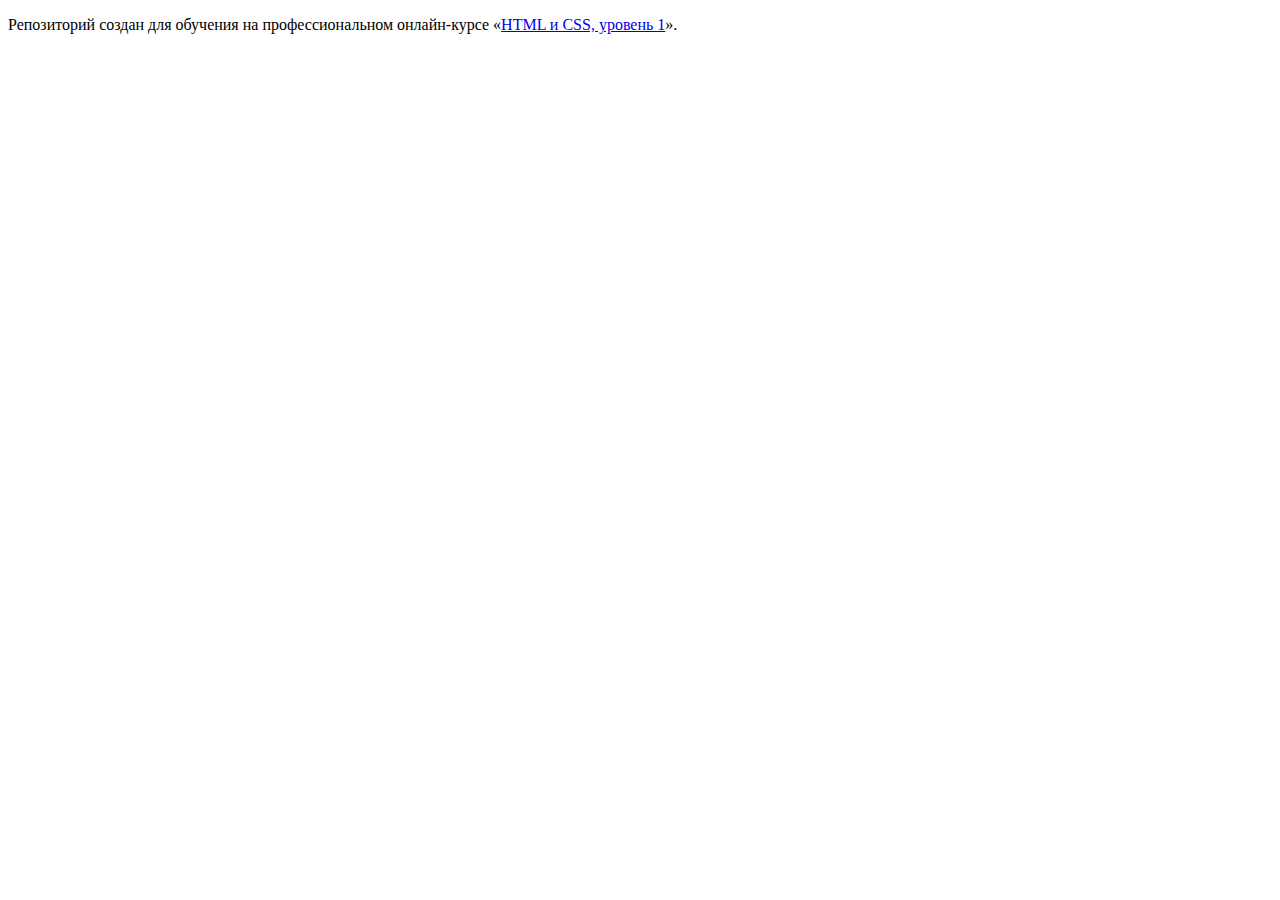
==== index.html @ 6af4001c ":hatching_chick:" ====
<!DOCTYPE html>
<html lang="ru">
  <head>
    <meta charset="utf-8">
    <title>HTML Academy: Седона</title>
  </head>
  <body>

    <p>Репозиторий создан для обучения на профессиональном онлайн‑курсе «<a href="https://htmlacademy.ru/intensive/htmlcss">HTML и CSS, уровень 1</a>».</p>

  </body>
</html>
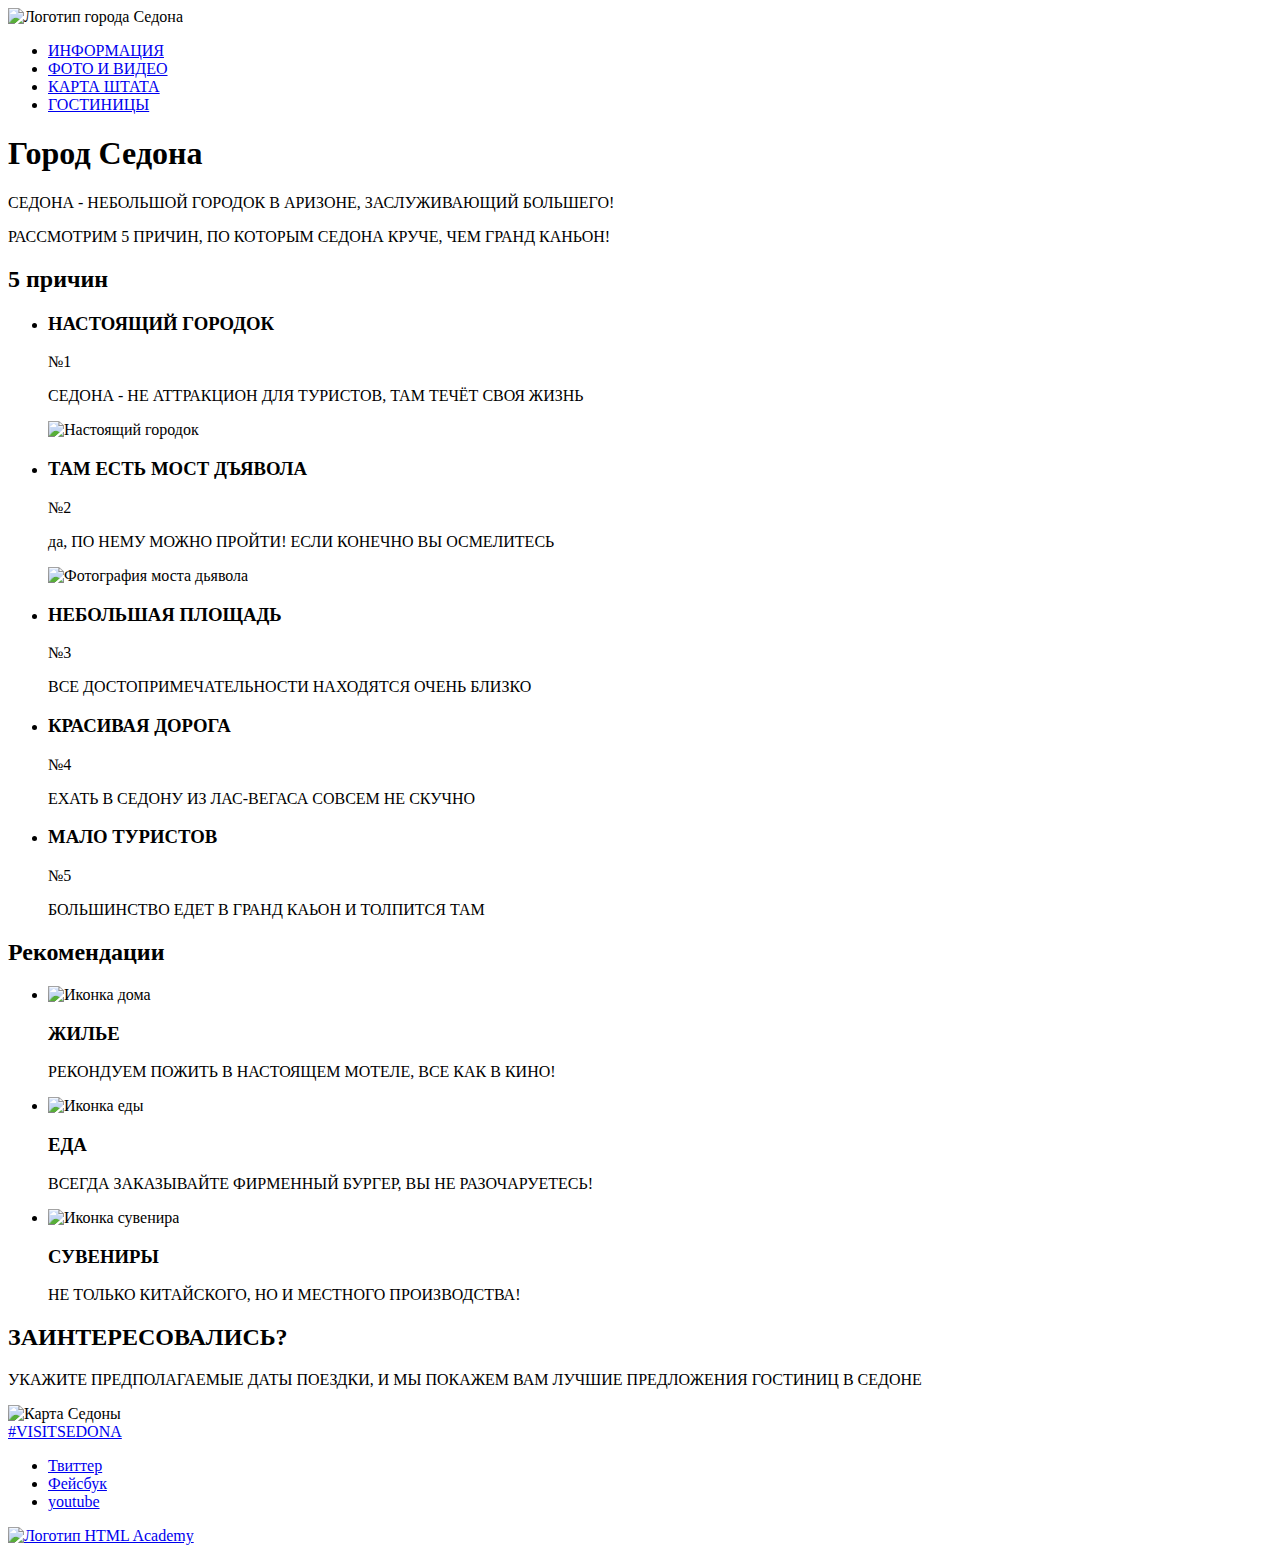
==== commit ad6cea8e: "234" ====
--- a/index.html
+++ b/index.html
@@ -5,8 +5,110 @@
     <title>HTML Academy: Седона</title>
   </head>
   <body>
-
-    <p>Репозиторий создан для обучения на профессиональном онлайн‑курсе «<a href="https://htmlacademy.ru/intensive/htmlcss">HTML и CSS, уровень 1</a>».</p>
-
+    <header class="main-header">
+    	<a class="main-header-logo">
+    		<img src="img/index-logo.svg" width="368" height="153" alt="Логотип города Седона">
+    	</a>
+      	<nav class="main-navigation">
+         	<ul class="site-navigation">
+         	 	<li><a href="info.html">ИНФОРМАЦИЯ</a></li>
+         	 	<li><a href="photoandvideo.html">ФОТО И ВИДЕО</a></li>
+        	  	<li><a href="map.html">КАРТА ШТАТА</a></li>
+          		<li><a href="hotels.html">ГОСТИНИЦЫ</a></li>                    
+        	</ul>       
+      	</nav>      
+    </header>
+    <main class="container">
+    	<h1 class="visually-hidden">Город Седона</h1>
+    	<p>СЕДОНА - НЕБОЛЬШОЙ ГОРОДОК В АРИЗОНЕ, ЗАСЛУЖИВАЮЩИЙ БОЛЬШЕГО!</p>
+    	<P>РАССМОТРИМ 5 ПРИЧИН, ПО КОТОРЫМ СЕДОНА КРУЧЕ, ЧЕМ ГРАНД КАНЬОН!</P>
+    	<section class="reasons">
+        	<h2 class="visually-hidden">5 причин</h2>
+        	<ul class="reasons-list">
+          		<li>
+          			<div>
+          				<h3>НАСТОЯЩИЙ ГОРОДОК</h3>
+          				<p>№1</p>
+          				<p>СЕДОНА - НЕ АТТРАКЦИОН ДЛЯ ТУРИСТОВ, ТАМ ТЕЧЁТ СВОЯ ЖИЗНЬ</p>
+          				<img src="img/true-city.svg" width="368" height="153" alt="Настоящий городок">
+          			</div>
+          		</li>
+          		<li>
+          			<div>
+          				<h3>ТАМ ЕСТЬ МОСТ ДЪЯВОЛА</h3>
+          				<p>№2</p>
+          				<p>да, ПО НЕМУ МОЖНО ПРОЙТИ! ЕСЛИ КОНЕЧНО ВЫ ОСМЕЛИТЕСЬ</p>
+          				<img src="img/devil-bridge.svg" width="368" height="153" alt="Фотография моста дьявола"> 				
+          			</div>
+          		</li>
+          		<li>
+          			<div>
+          				<h3>НЕБОЛЬШАЯ ПЛОЩАДЬ</h3>
+          				<p>№3</p>
+          				<p>ВСЕ ДОСТОПРИМЕЧАТЕЛЬНОСТИ НАХОДЯТСЯ ОЧЕНЬ БЛИЗКО</p>
+          			</div>
+          		</li>          		          		
+          		<li>
+          			<div>
+          				<h3>КРАСИВАЯ ДОРОГА</h3>
+          				<p>№4</p>
+          				<p>ЕХАТЬ В СЕДОНУ ИЗ ЛАС-ВЕГАСА СОВСЕМ НЕ СКУЧНО</p>
+          			</div>
+          		</li>
+          		<li>
+          			<div>
+          				<h3>МАЛО ТУРИСТОВ</h3>
+          				<p>№5</p>
+          				<p>БОЛЬШИНСТВО ЕДЕТ В ГРАНД КАЬОН И ТОЛПИТСЯ ТАМ</p>
+          			</div>
+          		</li>          		
+        	</ul>
+    	</section>
+    	<section class="recomendations">
+    		<h2 class="visually-hidden">Рекомендации</h2>        	
+        	<ul class="recomendations-list">
+        		<li>
+        			<div>
+        				<img src="img/icon-home.svg" width="368" height="153" alt="Иконка дома">
+        				<h3>ЖИЛЬЕ</h3>
+        				<p>РЕКОНДУЕМ ПОЖИТЬ В НАСТОЯЩЕМ МОТЕЛЕ, ВСЕ КАК В КИНО!</p>
+        			</div>
+        		</li>
+        		<li>
+        			<div>
+        				<img src="img/icon-food.svg" width="368" height="153" alt="Иконка еды">
+        				<h3>ЕДА</h3>
+        				<p>ВСЕГДА ЗАКАЗЫВАЙТЕ ФИРМЕННЫЙ БУРГЕР, ВЫ НЕ РАЗОЧАРУЕТЕСЬ!</p>
+        			</div>
+        		</li>
+        		<li>
+        			<div>
+        				<img src="img/icon-souvenirs.svg" width="368" height="153" alt="Иконка сувенира">
+        				<h3>СУВЕНИРЫ</h3>
+        				<p>НЕ ТОЛЬКО КИТАЙСКОГО, НО И МЕСТНОГО ПРОИЗВОДСТВА!</p>
+        			</div>
+        		</li>        		
+        	</ul>
+        </section>
+    	<section class="search">
+    		<h2>ЗАИНТЕРЕСОВАЛИСЬ?</h2>
+    		<p>УКАЖИТЕ ПРЕДПОЛАГАЕМЫЕ ДАТЫ ПОЕЗДКИ, И МЫ ПОКАЖЕМ ВАМ ЛУЧШИЕ ПРЕДЛОЖЕНИЯ ГОСТИНИЦ В СЕДОНЕ</p>
+    		<!-- Здесь будет форма -->
+    		<img src="img/map.svg" width="368" height="153" alt="Карта Седоны">
+    	</section>  
+    </main>
+    <footer class="main-footer">
+    	<a class="instagramm" href="a">#VISITSEDONA</a>
+    	<div class="footer-social">
+    		<ul>
+        		<li><a class="social-button" href="#">Твиттер</a></li>
+        		<li><a class="social-button" href="#">Фейсбук</a></li>
+        		<li><a class="social-button" href="#">youtube</a></li>
+        	</ul>        	     
+      	</div>
+		<a class="footer-copyright" href="https://htmlacademy.ru/intensive/htmlcss">
+          <img src="img/academy-logo.svg" width="368" height="153" alt="Логотип HTML Academy">
+        </a> 
+    </footer>
   </body>
 </html>
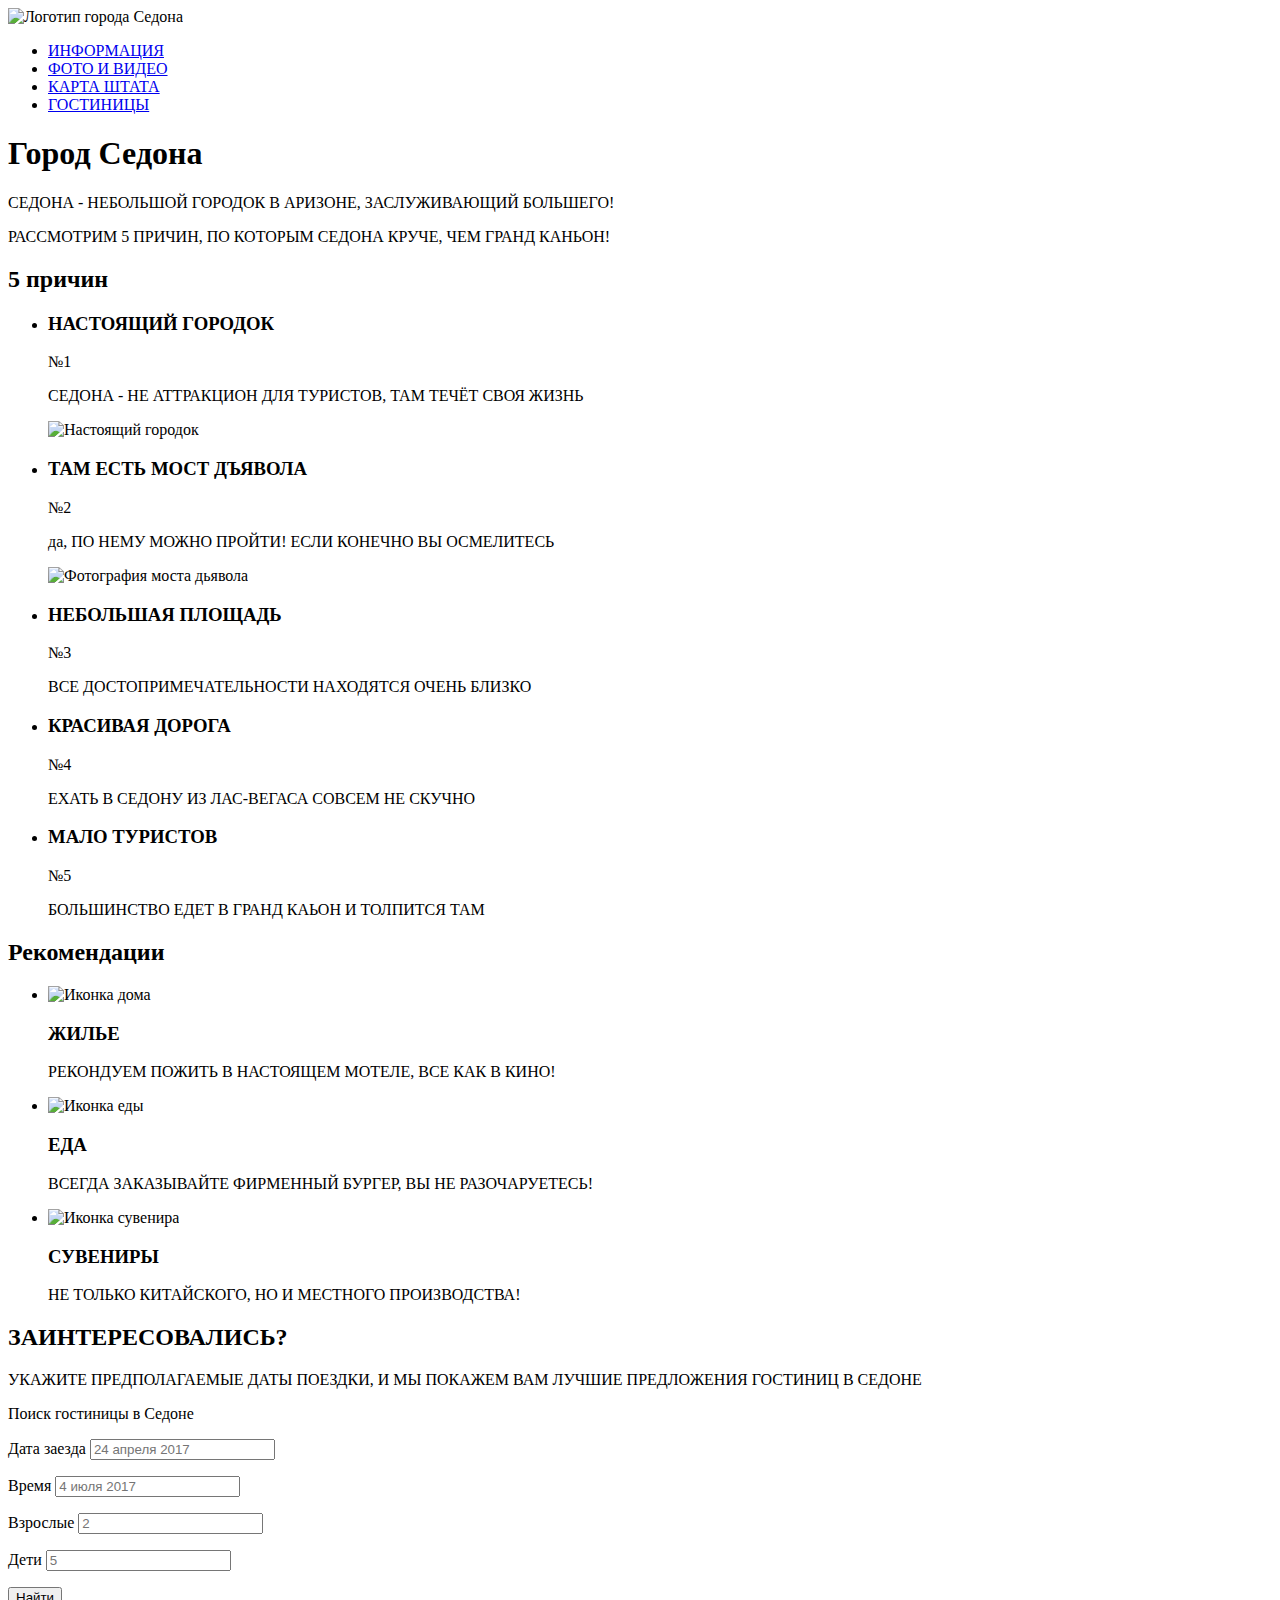
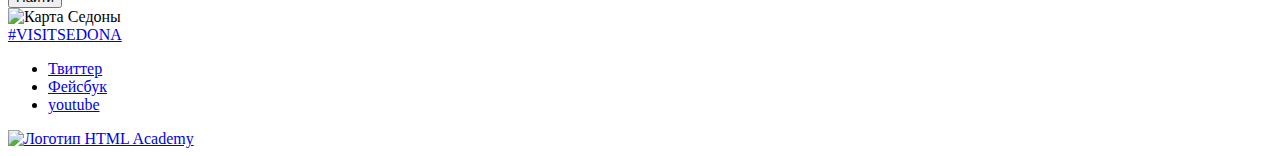
==== commit fcf43eeb: "forms" ====
--- a/index.html
+++ b/index.html
@@ -93,7 +93,26 @@
     	<section class="search">
     		<h2>ЗАИНТЕРЕСОВАЛИСЬ?</h2>
     		<p>УКАЖИТЕ ПРЕДПОЛАГАЕМЫЕ ДАТЫ ПОЕЗДКИ, И МЫ ПОКАЖЕМ ВАМ ЛУЧШИЕ ПРЕДЛОЖЕНИЯ ГОСТИНИЦ В СЕДОНЕ</p>
-    		<!-- Здесь будет форма -->
+    		<p>Поиск гостиницы в Седоне</p>
+        	<form class="search" action="https://echo.htmlacademy.ru" method="get">
+          		<p>
+            		<label for="checkIn">Дата заезда</label>
+            		<input id="checkIn" type="text" name="dateIn" value="" placeholder="24 апреля 2017">
+          		</p>
+          		<p>
+           			<label for="checkOut">Время</label>
+            		<input id="checkOut" type="text" name="dateOut" value="" placeholder="4 июля 2017">
+          		</p>
+          		<p>
+            		<label for="adult">Взрослые</label>
+            		<input id="adult" type="text" name="adultvalue" value="" placeholder="2">
+          		</p>
+          		<p>
+            		<label for="child">Дети</label>
+            		<input id="child" type="text" name="childvalue" value="" placeholder="5">
+          		</p>
+          		<button class="button" type="submit">Найти</button>          
+        	</form> 
     		<img src="img/map.svg" width="368" height="153" alt="Карта Седоны">
     	</section>  
     </main>
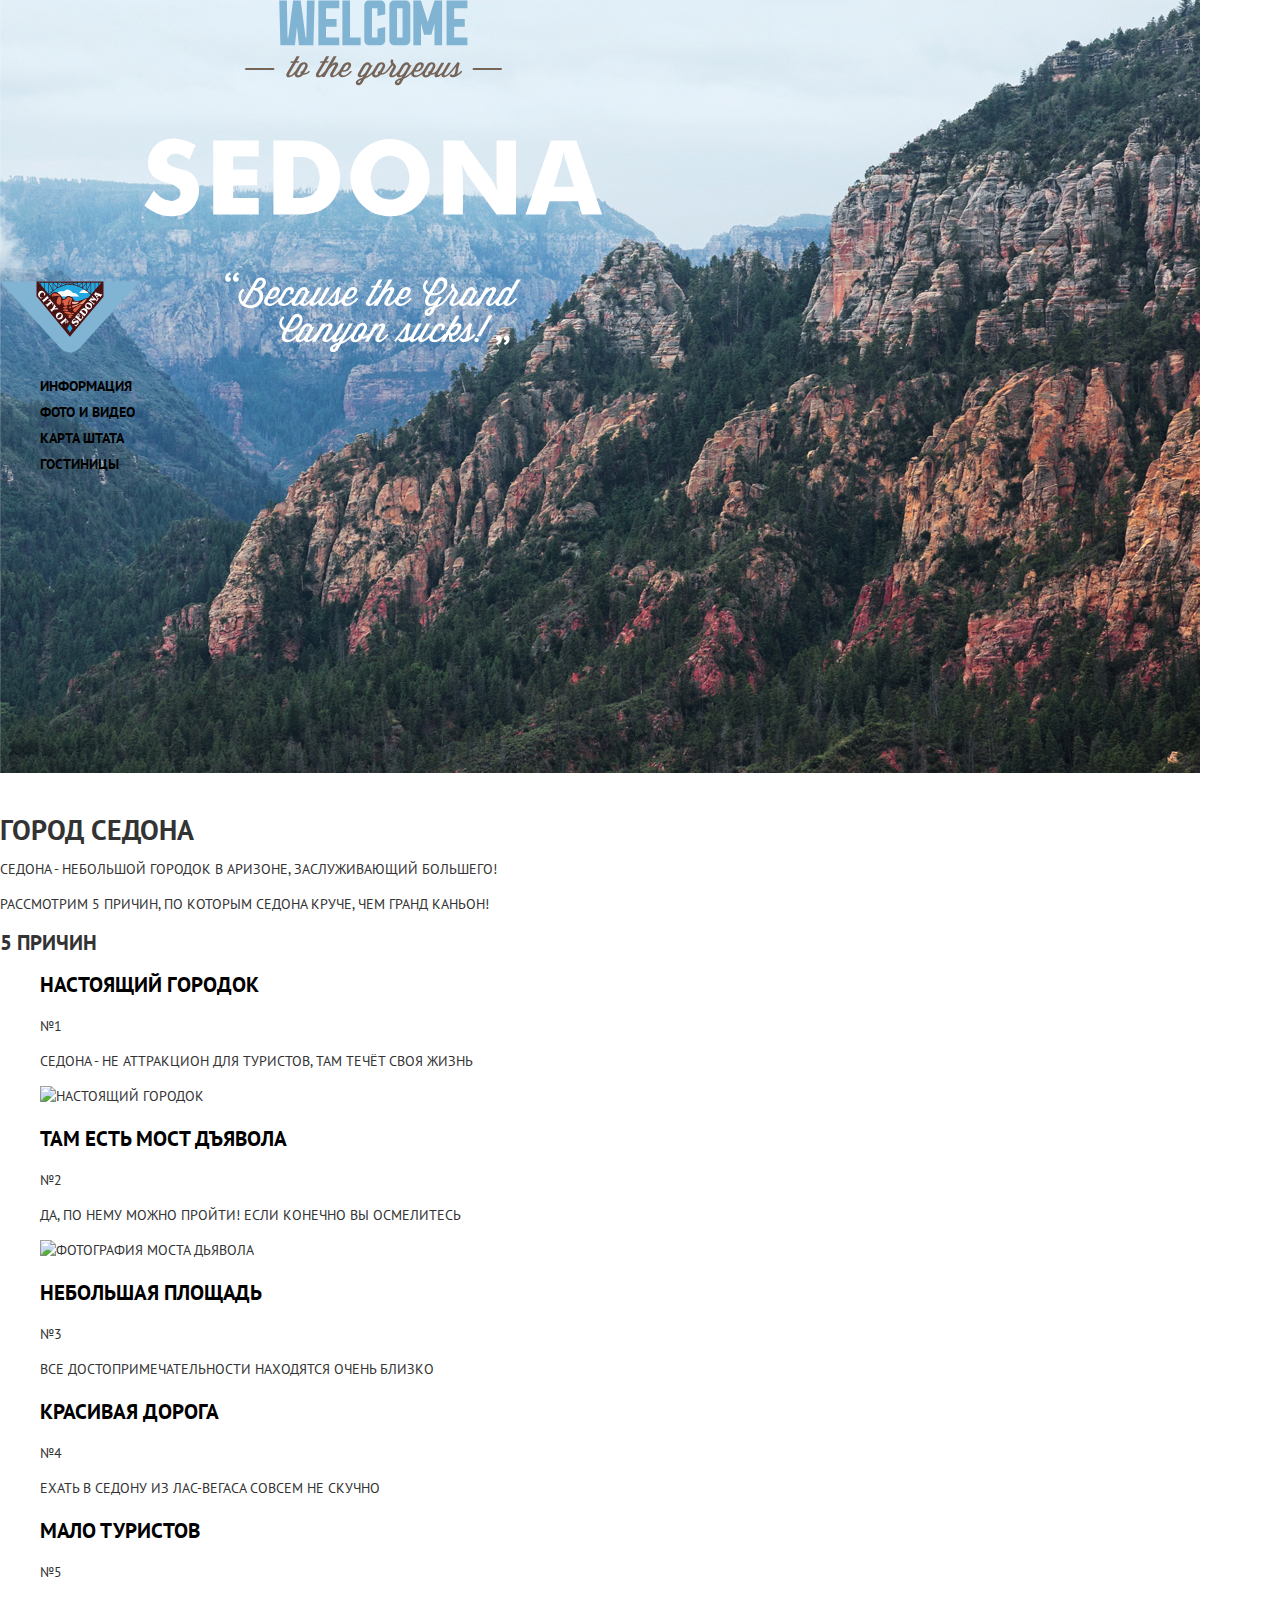
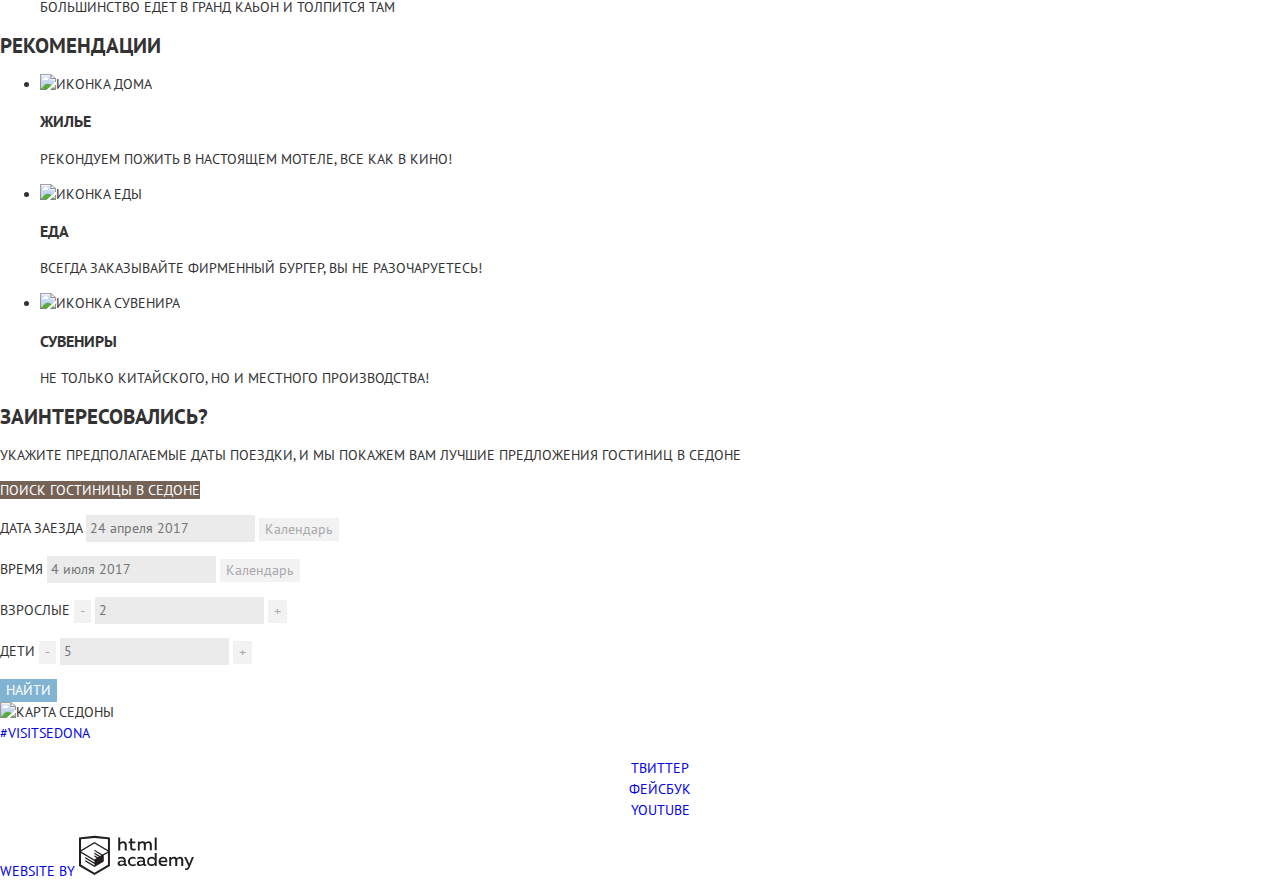
==== commit 1feb0efd: "4" ====
--- a/index.html
+++ b/index.html
@@ -3,12 +3,16 @@
   <head>
     <meta charset="utf-8">
     <title>HTML Academy: Седона</title>
+    <link href="https://fonts.googleapis.com/css?family=PT+Sans" rel="stylesheet">
+    <link href="css/normalize.css" rel="stylesheet">
+    <link href="css/style.css" rel="stylesheet">
   </head>
   <body>
     <header class="main-header">
     	<a class="main-header-logo">
-    		<img src="img/index-logo.svg" width="368" height="153" alt="Логотип города Седона">
+    		<img src="img/logo.svg" width="140" height="72" alt="Логотип города Седона">
     	</a>
+    	<img src="img/welcome.svg" width="459" height="353" alt="Weclome">
       	<nav class="main-navigation">
          	<ul class="site-navigation">
          	 	<li><a href="info.html">ИНФОРМАЦИЯ</a></li>
@@ -93,25 +97,31 @@
     	<section class="search">
     		<h2>ЗАИНТЕРЕСОВАЛИСЬ?</h2>
     		<p>УКАЖИТЕ ПРЕДПОЛАГАЕМЫЕ ДАТЫ ПОЕЗДКИ, И МЫ ПОКАЖЕМ ВАМ ЛУЧШИЕ ПРЕДЛОЖЕНИЯ ГОСТИНИЦ В СЕДОНЕ</p>
-    		<p>Поиск гостиницы в Седоне</p>
+    		<a class="hotels-link" href="hotels.html">Поиск гостиницы в Седоне</a>
         	<form class="search" action="https://echo.htmlacademy.ru" method="get">
           		<p>
             		<label for="checkIn">Дата заезда</label>
             		<input id="checkIn" type="text" name="dateIn" value="" placeholder="24 апреля 2017">
+            		<button class="form-button" type="button">Календарь</button>
           		</p>
           		<p>
            			<label for="checkOut">Время</label>
             		<input id="checkOut" type="text" name="dateOut" value="" placeholder="4 июля 2017">
+            		<button class="form-button" type="button">Календарь</button>
           		</p>
           		<p>
-            		<label for="adult">Взрослые</label>
+          			<label for="adult">Взрослые</label>
+          			<button class="form-button" type="button">-</button>
             		<input id="adult" type="text" name="adultvalue" value="" placeholder="2">
+            		<button class="form-button" type="button">+</button>
           		</p>
           		<p>
             		<label for="child">Дети</label>
+            		<button class="form-button" type="button">-</button>
             		<input id="child" type="text" name="childvalue" value="" placeholder="5">
+            		<button class="form-button" type="button">+</button>
           		</p>
-          		<button class="button" type="submit">Найти</button>          
+          		<button class="submit-button" type="submit">Найти</button>          
         	</form> 
     		<img src="img/map.svg" width="368" height="153" alt="Карта Седоны">
     	</section>  
@@ -119,15 +129,16 @@
     <footer class="main-footer">
     	<a class="instagramm" href="a">#VISITSEDONA</a>
     	<div class="footer-social">
-    		<ul>
+    		<ul class="social-list">
         		<li><a class="social-button" href="#">Твиттер</a></li>
         		<li><a class="social-button" href="#">Фейсбук</a></li>
         		<li><a class="social-button" href="#">youtube</a></li>
         	</ul>        	     
       	</div>
-		<a class="footer-copyright" href="https://htmlacademy.ru/intensive/htmlcss">
-          <img src="img/academy-logo.svg" width="368" height="153" alt="Логотип HTML Academy">
-        </a> 
+      		<a class="footer-copyright" href="https://htmlacademy.ru/intensive/htmlcss">
+      			<span>website by</span>
+          		<img src="img/logo-htmlacademy.svg" width="115" height="41" alt="Логотип HTML Academy">
+        	</a> 
     </footer>
   </body>
 </html>
--- a/css/style.css
+++ b/css/style.css
@@ -0,0 +1,206 @@
+body {
+	margin: 0;
+	padding: 0;
+
+	font-family: "PT Sans", Arial, sans-serif;
+	font-size: 14px;
+	line-height: 21px;
+	font-weight: 400;
+	color: #333333;
+	text-transform: uppercase;
+
+	background-color: #ffffff;
+}
+
+a {
+  	text-decoration: none;
+}
+
+.main-navigation {
+ 	font-size: 14px;
+  	line-height: 26px;
+  	font-weight: 700;
+  	color: #333333;
+  
+}
+
+.site-navigation {
+	list-style: none;
+}
+
+.site-navigation a {
+  	color: #000000;
+}
+
+.site-navigation a:hover,
+.site-navigation a:focus {
+	color: #81b3d2;
+}
+
+.main-header {
+	background-color: #ffffff;
+  	background-image: url("../img/background-photo.jpg");
+  	background-repeat: no-repeat;
+  	height: 800px;
+  	width: 1200px;
+}
+
+.filters {
+	background-color: grey;
+	color: #ffffff;
+	text-transform: uppercase;
+}
+
+.filters button {
+	color:#ffffff;
+	background-color: transparent;
+	border: 2px solid #ffffff;
+	text-transform: uppercase;
+}
+
+.filters ul {
+	list-style: none;
+}
+
+.filters button:hover,
+.filters button:focus {
+	color:#000000;
+	background-color: #ffffff;
+	}
+
+.filter-input:disabled + label {
+  	color: #6a6a6a;
+}
+
+.catalog-list .hotel-link:hover, 
+.catalog-list .hotel-link:focus {
+color: #81b3d2;
+}
+
+.catalog-list .hotel-link:active {
+	color: rgba(0,0,0,0.3);
+}
+
+.catalog-list .booking {
+	background-color: #766357;
+	color: #ffffff;
+}
+.catalog-list .booking:hover,
+.catalog-list .booking:focus {
+background-color: #604e43;
+}
+
+.catalog-list .booking:active {
+	color: rgba(255,255,255,0.3);
+}
+
+.catalog-list .about {
+	background-color: #81b3d2;
+	color: #ffffff;
+}
+.catalog-list .about:hover,
+.catalog-list .about:focus {
+background-color: #669ec0;
+}
+
+.catalog-list .about:active {
+	color: rgba(255,255,255,0.3);
+}
+
+.catalog-list h3 {
+	font-size: 21px;
+	line-height: 26px;
+	font-weight: 700;
+	color: #000000;		
+}
+
+.reasons-list {
+	list-style: none;
+}
+
+.reasons-list h3 {
+	font-size: 21px;
+	line-height: 21px;
+	font-weight: 700;
+	color: #000000;	
+}
+
+.submit-button {
+  font: inherit;
+
+  text-align: center;
+  color: #ffffff;
+  vertical-align: middle;
+  text-transform: uppercase;
+
+  background-color: #81b3d2;
+  border: none;
+}
+
+.submit-button:focus,
+.submit-button:hover {
+background-color: #669ec0;
+}
+
+.submit-button:active {
+background-color: #5496bd;
+color: rgba(255,255,255,0.3);
+}
+
+.form-button {
+	font: inherit;
+	text-align: center;
+  	color: #a9a9a9;
+  	vertical-align: middle;
+
+  	border: none;
+  	background-color: #f2f2f2;
+}
+
+.form-button:focus,
+.form-button:hover {
+	color: #000000;
+}
+
+.form-button:active {
+	color: #81b3d2;
+	}
+
+.hotels-link {
+	color: #ffffff;
+	background-color: #766357;
+}
+
+.hotels-link:hover,
+.hotels-link:focus {
+	background-color: #604e43;
+}
+
+.hotels-link:active {
+	color: rgba(255, 255, 255, 0.3);
+}
+
+.filter fieldset {
+  border: none;
+}
+
+.search input {
+	font: inherit;
+
+  	background-color: #ebebeb;
+  	border: 2px solid #ebebeb;
+}
+
+.search input:focus {
+	background-color: #ffffff;
+}
+
+.footer-social {
+  	text-align: center;
+  	
+}
+
+.social-list {
+	list-style: none;
+}
+
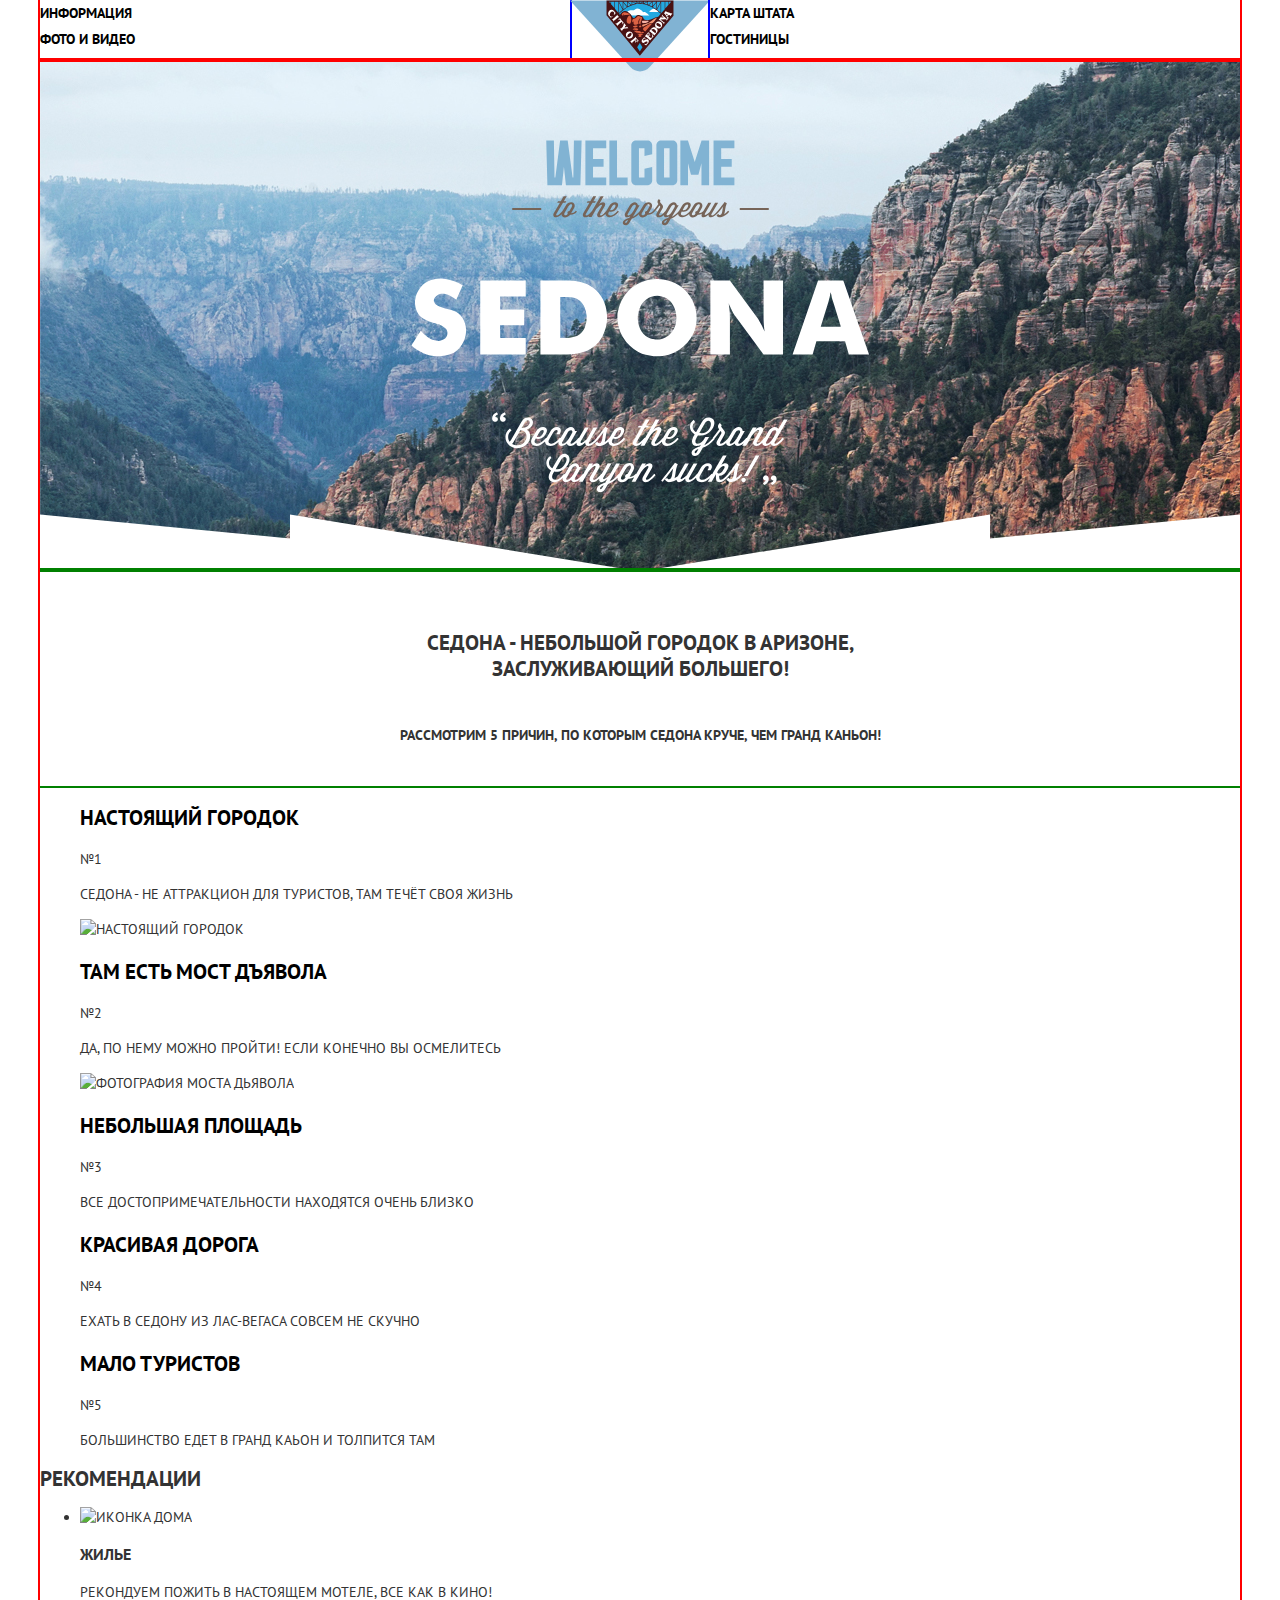
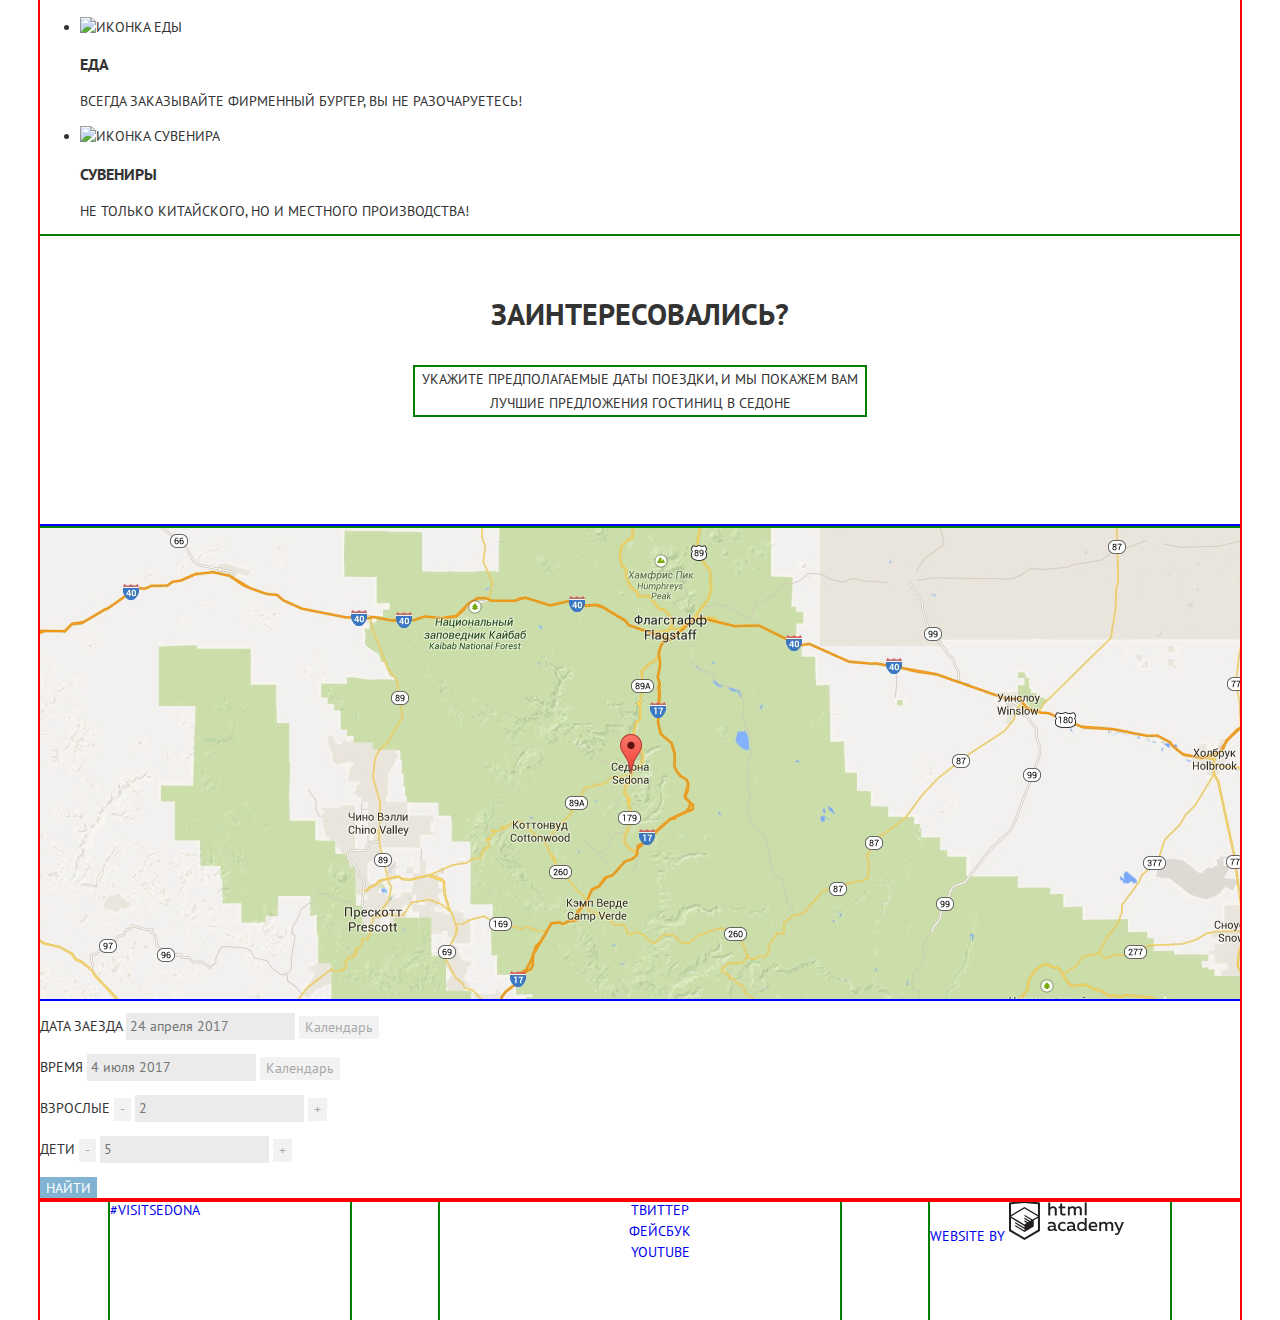
==== commit 9f932cfc: "5" ====
--- a/index.html
+++ b/index.html
@@ -8,26 +8,34 @@
     <link href="css/style.css" rel="stylesheet">
   </head>
   <body>
-    <header class="main-header">
-    	<a class="main-header-logo">
+    <header class="main-header container">
+    	<nav class="main-navigation ">
+         	<ul class="site-navigation site-navigation-left">
+         	 	<li><a href="info.html">ИНФОРМАЦИЯ</a></li>
+         	 	<li><a href="photoandvideo.html">ФОТО И ВИДЕО</a></li>    
+        	</ul>
+        	<a class="main-header-logo" href=#>
     		<img src="img/logo.svg" width="140" height="72" alt="Логотип города Седона">
-    	</a>
-    	<img src="img/welcome.svg" width="459" height="353" alt="Weclome">
-      	<nav class="main-navigation">
-         	<ul class="site-navigation">
-         	 	<li><a href="info.html">ИНФОРМАЦИЯ</a></li>
-         	 	<li><a href="photoandvideo.html">ФОТО И ВИДЕО</a></li>
+    		</a>
+        	<ul class="site-navigation site-navigation-right">
         	  	<li><a href="map.html">КАРТА ШТАТА</a></li>
-          		<li><a href="hotels.html">ГОСТИНИЦЫ</a></li>                    
-        	</ul>       
-      	</nav>      
+          		<li><a href="hotels.html">ГОСТИНИЦЫ</a></li>
+          	</ul>	         	       
+      	</nav>
+      	     
     </header>
     <main class="container">
-    	<h1 class="visually-hidden">Город Седона</h1>
-    	<p>СЕДОНА - НЕБОЛЬШОЙ ГОРОДОК В АРИЗОНЕ, ЗАСЛУЖИВАЮЩИЙ БОЛЬШЕГО!</p>
-    	<P>РАССМОТРИМ 5 ПРИЧИН, ПО КОТОРЫМ СЕДОНА КРУЧЕ, ЧЕМ ГРАНД КАНЬОН!</P>
+    	<div class="main-welcome">
+    	<img src="img/welcome.svg" class="center-img" width="459" height="353" alt="Weclome">
+    	<!--<h1 class="visually-hidden">Город Седона</h1>-->
+    	<img src="img/polygon.svg" class="bot-img" width="1200" height="60" alt="Полигон">
+
+    	</div>
     	<section class="reasons">
-        	<h2 class="visually-hidden">5 причин</h2>
+    		<div class="main-wrapper">
+    			<p>СЕДОНА - НЕБОЛЬШОЙ ГОРОДОК В АРИЗОНЕ, ЗАСЛУЖИВАЮЩИЙ БОЛЬШЕГО!</p>
+    			<h2 class="visually-hidden">РАССМОТРИМ 5 ПРИЧИН, ПО КОТОРЫМ СЕДОНА КРУЧЕ, ЧЕМ ГРАНД КАНЬОН!</h2>
+    		</div>
         	<ul class="reasons-list">
           		<li>
           			<div>
@@ -95,9 +103,14 @@
         	</ul>
         </section>
     	<section class="search">
+    		<div class="hotels-search">
     		<h2>ЗАИНТЕРЕСОВАЛИСЬ?</h2>
     		<p>УКАЖИТЕ ПРЕДПОЛАГАЕМЫЕ ДАТЫ ПОЕЗДКИ, И МЫ ПОКАЖЕМ ВАМ ЛУЧШИЕ ПРЕДЛОЖЕНИЯ ГОСТИНИЦ В СЕДОНЕ</p>
+    		</div>
+    		<div class="hotels-search-map">
+    		<img src="img/map.png" alt="Карта Седоны">
     		<a class="hotels-link" href="hotels.html">Поиск гостиницы в Седоне</a>
+    		</div>
         	<form class="search" action="https://echo.htmlacademy.ru" method="get">
           		<p>
             		<label for="checkIn">Дата заезда</label>
@@ -123,11 +136,13 @@
           		</p>
           		<button class="submit-button" type="submit">Найти</button>          
         	</form> 
-    		<img src="img/map.svg" width="368" height="153" alt="Карта Седоны">
     	</section>  
     </main>
     <footer class="main-footer">
-    	<a class="instagramm" href="a">#VISITSEDONA</a>
+    	<div class="container">
+    	<div class="footer-instagramm">
+    		<a href="a">#VISITSEDONA</a>
+    	</div>
     	<div class="footer-social">
     		<ul class="social-list">
         		<li><a class="social-button" href="#">Твиттер</a></li>
@@ -135,10 +150,13 @@
         		<li><a class="social-button" href="#">youtube</a></li>
         	</ul>        	     
       	</div>
-      		<a class="footer-copyright" href="https://htmlacademy.ru/intensive/htmlcss">
-      			<span>website by</span>
-          		<img src="img/logo-htmlacademy.svg" width="115" height="41" alt="Логотип HTML Academy">
-        	</a> 
+      	<div class="footer-copyright">
+	      	<a  href="https://htmlacademy.ru/intensive/htmlcss">
+	      		<span>website by</span>
+	          	<img src="img/logo-htmlacademy.svg" width="115" height="41" alt="Логотип HTML Academy">
+	        </a>
+        </div> 
+    	</div>
     </footer>
   </body>
 </html>
--- a/css/style.css
+++ b/css/style.css
@@ -12,6 +12,8 @@
 	background-color: #ffffff;
 }
 
+
+
 a {
   	text-decoration: none;
 }
@@ -21,12 +23,37 @@
   	line-height: 26px;
   	font-weight: 700;
   	color: #333333;
+  	display: flex;
+  	background-color: white;
+  	height: 60px;
+  	
+
   
+}
+
+.container {
+	width: 1200px;
+  	margin: 0 auto;
+  	outline: 2px solid red;
+}
+.center-img {
+
+	display: block;
+	margin: 0 auto 20px auto;
+}
+.bot-img {
+	
 }
 
 .site-navigation {
 	list-style: none;
-}
+	margin: 0;
+  	padding: 0;
+  	width: 530px;
+  	min-height: 60px;
+  	outline: 2px solid blue;
+  }
+
 
 .site-navigation a {
   	color: #000000;
@@ -39,12 +66,42 @@
 
 .main-header {
 	background-color: #ffffff;
-  	background-image: url("../img/background-photo.jpg");
+
+}
+
+.main-welcome {
+	background-image: url("../img/background-photo.jpg");
   	background-repeat: no-repeat;
-  	height: 800px;
+  	background-position: center -60px;
+	
+  	height: 430px;
   	width: 1200px;
-}
-
+  	padding-top: 80px;
+  	outline: 2px solid green;
+  	margin:0;
+  }
+.main-wrapper {
+	background-color: white;
+	height: 156px;
+	padding-top: 60px;
+	outline: 2px solid green;
+		}
+
+.main-wrapper p {
+	text-align: center;
+	font-size: 21px;
+	line-height: 26px;
+	font-weight: 700;
+	width: 600px;
+	margin: 0 auto 0 auto;
+}
+
+.main-wrapper h2 {
+	margin: 40px 0 0 0;
+	text-align: center;
+	font-size: 14px;
+	line-height: 26px;
+}
 .filters {
 	background-color: grey;
 	color: #ffffff;
@@ -72,6 +129,10 @@
   	color: #6a6a6a;
 }
 
+.catalog-list {
+	margin: 0;
+}
+
 .catalog-list .hotel-link:hover, 
 .catalog-list .hotel-link:focus {
 color: #81b3d2;
@@ -114,6 +175,10 @@
 	color: #000000;		
 }
 
+.reasons {
+	margin:0;
+	
+}
 .reasons-list {
 	list-style: none;
 }
@@ -195,12 +260,67 @@
 	background-color: #ffffff;
 }
 
+.hotels-search {
+	height: 230px;
+	outline: 2px solid green;
+	padding-top: 60px;
+}
+.hotels-search h2 {
+	margin:0;
+	text-align: center;
+	font-size: 30px;
+	line-height: 36px;
+	font-weight: 700;
+}
+.hotels-search p {
+	margin: 35px auto 0 auto;
+	width: 450px;
+	text-align: center;
+	font-size: 14px;
+	line-height: 24px;
+	font-weight: 400;
+	outline: 2px solid green;
+}
+
+.hotels-search-map {
+	height: 473px;
+	outline: 2px solid blue;
+	overflow:hidden;
+
+}
+
+.main-footer .container {
+	display: flex;
+}
+.footer-instagramm {
+	min-height: 120px;
+	outline: 2px solid green;
+	width: 240px;
+	margin-left: 70px;
+}
+
+.footer-instagramm a {
+	margin: 0;
+}
+
 .footer-social {
   	text-align: center;
-  	
+  	min-height: 120px;
+	outline: 2px solid green;
+	width: 400px;
+	margin-left: 90px;
+	margin-right: 90px;
+	
 }
 
 .social-list {
 	list-style: none;
-}
-
+	margin: 0;
+}
+
+.footer-copyright {
+	min-height: 120px;
+	outline: 2px solid green;
+	width: 240px;
+
+}
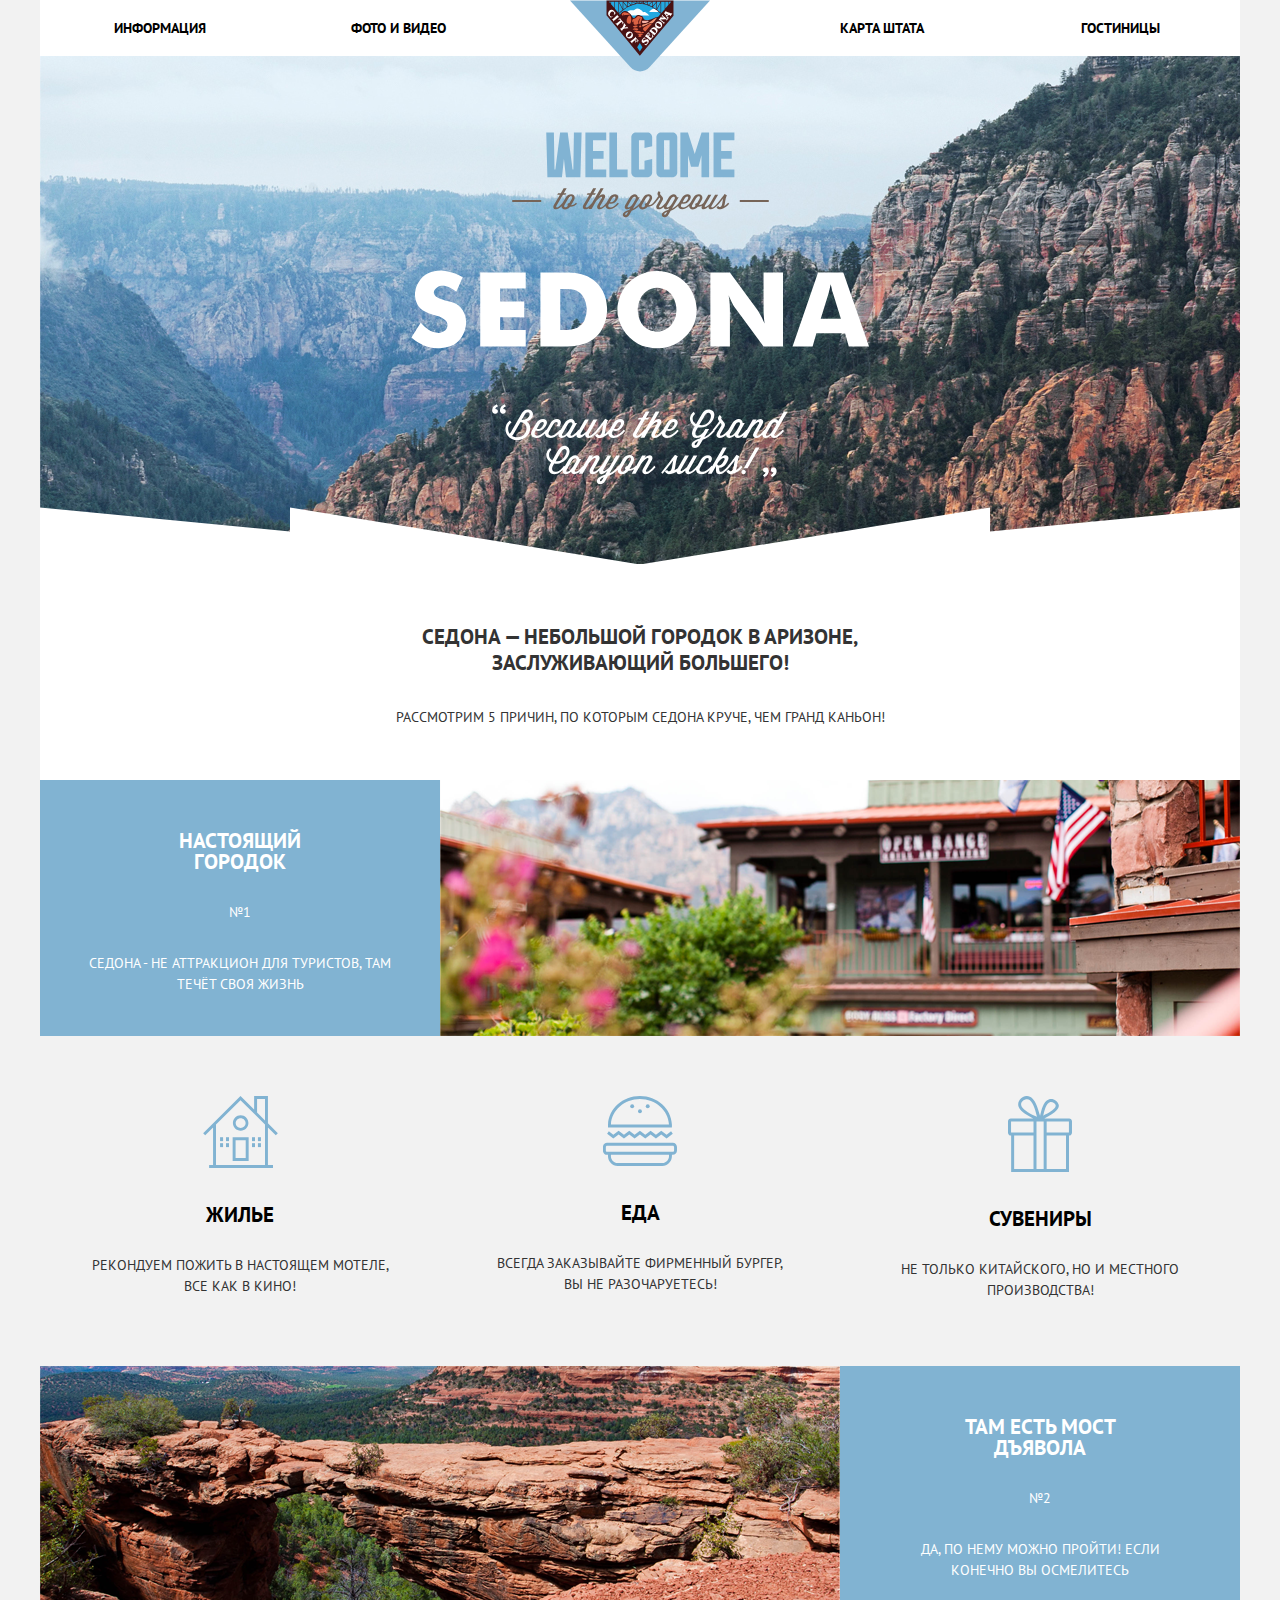
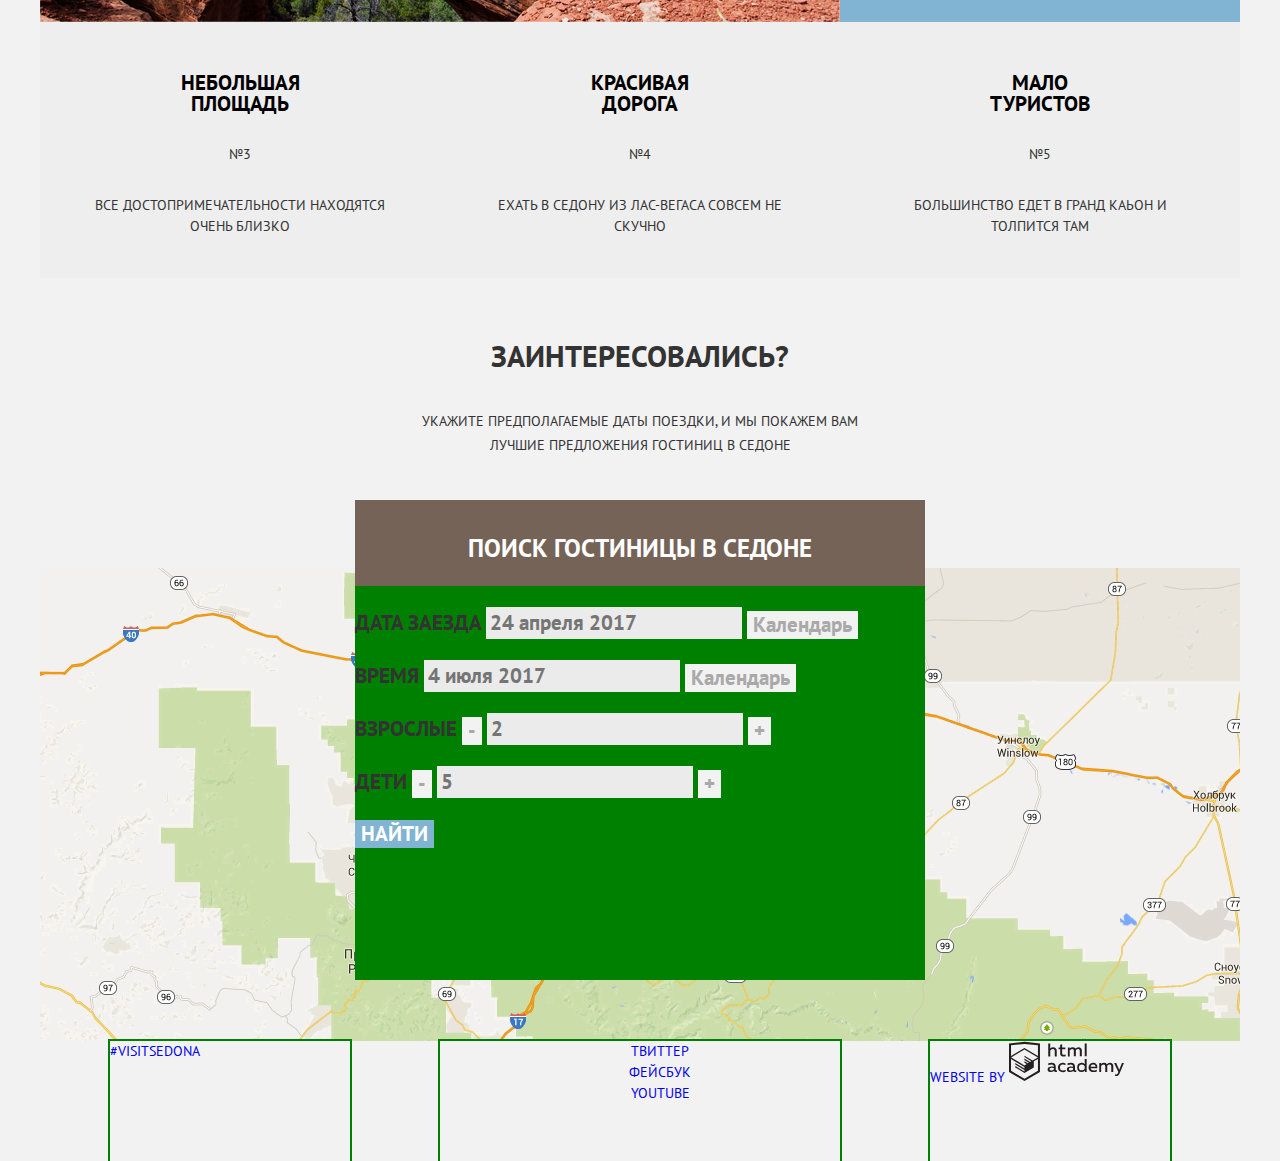
==== commit 714c65b3: "8lab" ====
--- a/index.html
+++ b/index.html
@@ -13,62 +13,86 @@
          	<ul class="site-navigation site-navigation-left">
          	 	<li><a href="info.html">ИНФОРМАЦИЯ</a></li>
          	 	<li><a href="photoandvideo.html">ФОТО И ВИДЕО</a></li>    
-        	</ul>
+        	  	<li><a href="map.html">КАРТА ШТАТА</a></li>
+          		<li><a href="hotels.html">ГОСТИНИЦЫ</a></li>
+          	</ul>
         	<a class="main-header-logo" href=#>
     		<img src="img/logo.svg" width="140" height="72" alt="Логотип города Седона">
-    		</a>
-        	<ul class="site-navigation site-navigation-right">
-        	  	<li><a href="map.html">КАРТА ШТАТА</a></li>
-          		<li><a href="hotels.html">ГОСТИНИЦЫ</a></li>
-          	</ul>	         	       
+    		</a>          		         	       
       	</nav>
       	     
     </header>
     <main class="container">
     	<div class="main-welcome">
     	<img src="img/welcome.svg" class="center-img" width="459" height="353" alt="Weclome">
-    	<!--<h1 class="visually-hidden">Город Седона</h1>-->
+    	<h1 class="visually-hidden">Город Седона</h1>
     	<img src="img/polygon.svg" class="bot-img" width="1200" height="60" alt="Полигон">
 
     	</div>
     	<section class="reasons">
     		<div class="main-wrapper">
-    			<p>СЕДОНА - НЕБОЛЬШОЙ ГОРОДОК В АРИЗОНЕ, ЗАСЛУЖИВАЮЩИЙ БОЛЬШЕГО!</p>
-    			<h2 class="visually-hidden">РАССМОТРИМ 5 ПРИЧИН, ПО КОТОРЫМ СЕДОНА КРУЧЕ, ЧЕМ ГРАНД КАНЬОН!</h2>
+    			<p>СЕДОНА — НЕБОЛЬШОЙ ГОРОДОК В АРИЗОНЕ, ЗАСЛУЖИВАЮЩИЙ БОЛЬШЕГО!</p>
+    			<h2>РАССМОТРИМ 5 ПРИЧИН, ПО КОТОРЫМ СЕДОНА КРУЧЕ, ЧЕМ ГРАНД КАНЬОН!</h2>
     		</div>
         	<ul class="reasons-list">
           		<li>
-          			<div>
-          				<h3>НАСТОЯЩИЙ ГОРОДОК</h3>
-          				<p>№1</p>
-          				<p>СЕДОНА - НЕ АТТРАКЦИОН ДЛЯ ТУРИСТОВ, ТАМ ТЕЧЁТ СВОЯ ЖИЗНЬ</p>
-          				<img src="img/true-city.svg" width="368" height="153" alt="Настоящий городок">
+          			<div class="bigreason">
+	          			<div class="bigreason-text">
+	          				<h3>НАСТОЯЩИЙ ГОРОДОК</h3>
+	          				<p>№1</p>
+	          				<p>СЕДОНА - НЕ АТТРАКЦИОН ДЛЯ ТУРИСТОВ, ТАМ ТЕЧЁТ СВОЯ ЖИЗНЬ</p>
+	          			</div>	
+	          			<img src="img/open.png" width="800" height="256" alt="Настоящий городок">
+          			</div>
+          		</li>
+        		<li>
+        			<div class="recomendation">
+        				<img src="img/icon-home.svg" width="75" height="72" alt="Иконка дома">
+        				<h3>ЖИЛЬЕ</h3>
+        				<p>РЕКОНДУЕМ ПОЖИТЬ В НАСТОЯЩЕМ МОТЕЛЕ, ВСЕ КАК В КИНО!</p>
+        			</div>
+        		</li>
+        		<li>
+        			<div class="recomendation">
+        				<img src="img/icon-food.svg" width="74" height="70" alt="Иконка еды">
+        				<h3>ЕДА</h3>
+        				<p>ВСЕГДА ЗАКАЗЫВАЙТЕ ФИРМЕННЫЙ БУРГЕР, ВЫ НЕ РАЗОЧАРУЕТЕСЬ!</p>
+        			</div>
+        		</li>
+        		<li>
+        			<div class="recomendation">
+        				<img src="img/icon-souvenirs.svg" width="64" height="76" alt="Иконка сувенира">
+        				<h3>СУВЕНИРЫ</h3>
+        				<p>НЕ ТОЛЬКО КИТАЙСКОГО, НО И МЕСТНОГО ПРОИЗВОДСТВА!</p>
+        			</div>
+        		</li>           		
+          		<li>
+          			<div class="bigreason">
+          				<img src="img/canyon.png" width="800 height="256" alt="Фотография моста дьявола">
+          				<div class="bigreason-text">
+	          				<h3>ТАМ ЕСТЬ МОСТ ДЪЯВОЛА</h3>
+	          				<p>№2</p>
+	          				<p>да, ПО НЕМУ МОЖНО ПРОЙТИ! ЕСЛИ КОНЕЧНО ВЫ ОСМЕЛИТЕСЬ</p>
+	          			</div>	
+          				 				
           			</div>
           		</li>
           		<li>
-          			<div>
-          				<h3>ТАМ ЕСТЬ МОСТ ДЪЯВОЛА</h3>
-          				<p>№2</p>
-          				<p>да, ПО НЕМУ МОЖНО ПРОЙТИ! ЕСЛИ КОНЕЧНО ВЫ ОСМЕЛИТЕСЬ</p>
-          				<img src="img/devil-bridge.svg" width="368" height="153" alt="Фотография моста дьявола"> 				
-          			</div>
-          		</li>
-          		<li>
-          			<div>
+          			<div class="smallreason">
           				<h3>НЕБОЛЬШАЯ ПЛОЩАДЬ</h3>
           				<p>№3</p>
           				<p>ВСЕ ДОСТОПРИМЕЧАТЕЛЬНОСТИ НАХОДЯТСЯ ОЧЕНЬ БЛИЗКО</p>
           			</div>
           		</li>          		          		
           		<li>
-          			<div>
+          			<div class="smallreason">
           				<h3>КРАСИВАЯ ДОРОГА</h3>
           				<p>№4</p>
           				<p>ЕХАТЬ В СЕДОНУ ИЗ ЛАС-ВЕГАСА СОВСЕМ НЕ СКУЧНО</p>
           			</div>
           		</li>
           		<li>
-          			<div>
+          			<div class="smallreason">
           				<h3>МАЛО ТУРИСТОВ</h3>
           				<p>№5</p>
           				<p>БОЛЬШИНСТВО ЕДЕТ В ГРАНД КАЬОН И ТОЛПИТСЯ ТАМ</p>
@@ -76,66 +100,43 @@
           		</li>          		
         	</ul>
     	</section>
-    	<section class="recomendations">
-    		<h2 class="visually-hidden">Рекомендации</h2>        	
-        	<ul class="recomendations-list">
-        		<li>
-        			<div>
-        				<img src="img/icon-home.svg" width="368" height="153" alt="Иконка дома">
-        				<h3>ЖИЛЬЕ</h3>
-        				<p>РЕКОНДУЕМ ПОЖИТЬ В НАСТОЯЩЕМ МОТЕЛЕ, ВСЕ КАК В КИНО!</p>
-        			</div>
-        		</li>
-        		<li>
-        			<div>
-        				<img src="img/icon-food.svg" width="368" height="153" alt="Иконка еды">
-        				<h3>ЕДА</h3>
-        				<p>ВСЕГДА ЗАКАЗЫВАЙТЕ ФИРМЕННЫЙ БУРГЕР, ВЫ НЕ РАЗОЧАРУЕТЕСЬ!</p>
-        			</div>
-        		</li>
-        		<li>
-        			<div>
-        				<img src="img/icon-souvenirs.svg" width="368" height="153" alt="Иконка сувенира">
-        				<h3>СУВЕНИРЫ</h3>
-        				<p>НЕ ТОЛЬКО КИТАЙСКОГО, НО И МЕСТНОГО ПРОИЗВОДСТВА!</p>
-        			</div>
-        		</li>        		
-        	</ul>
-        </section>
+
     	<section class="search">
     		<div class="hotels-search">
     		<h2>ЗАИНТЕРЕСОВАЛИСЬ?</h2>
     		<p>УКАЖИТЕ ПРЕДПОЛАГАЕМЫЕ ДАТЫ ПОЕЗДКИ, И МЫ ПОКАЖЕМ ВАМ ЛУЧШИЕ ПРЕДЛОЖЕНИЯ ГОСТИНИЦ В СЕДОНЕ</p>
     		</div>
     		<div class="hotels-search-map">
-    		<img src="img/map.png" alt="Карта Седоны">
-    		<a class="hotels-link" href="hotels.html">Поиск гостиницы в Седоне</a>
+    			<a class="hotels-link" href="hotels.html"><img src="img/map.png" alt="Карта Седоны"></a>
     		</div>
-        	<form class="search" action="https://echo.htmlacademy.ru" method="get">
-          		<p>
-            		<label for="checkIn">Дата заезда</label>
-            		<input id="checkIn" type="text" name="dateIn" value="" placeholder="24 апреля 2017">
-            		<button class="form-button" type="button">Календарь</button>
-          		</p>
-          		<p>
-           			<label for="checkOut">Время</label>
-            		<input id="checkOut" type="text" name="dateOut" value="" placeholder="4 июля 2017">
-            		<button class="form-button" type="button">Календарь</button>
-          		</p>
-          		<p>
-          			<label for="adult">Взрослые</label>
-          			<button class="form-button" type="button">-</button>
-            		<input id="adult" type="text" name="adultvalue" value="" placeholder="2">
-            		<button class="form-button" type="button">+</button>
-          		</p>
-          		<p>
-            		<label for="child">Дети</label>
-            		<button class="form-button" type="button">-</button>
-            		<input id="child" type="text" name="childvalue" value="" placeholder="5">
-            		<button class="form-button" type="button">+</button>
-          		</p>
-          		<button class="submit-button" type="submit">Найти</button>          
-        	</form> 
+    		<div class="modal-search">
+    			<h3>ПОИСК ГОСТИНИЦЫ В СЕДОНЕ</h3>
+	        	<form class="search" action="https://echo.htmlacademy.ru" method="get">
+	          		<p>
+	            		<label for="checkIn">Дата заезда</label>
+	            		<input id="checkIn" type="text" name="dateIn" value="" placeholder="24 апреля 2017">
+	            		<button class="form-button" type="button">Календарь</button>
+	          		</p>
+	          		<p>
+	           			<label for="checkOut">Время</label>
+	            		<input id="checkOut" type="text" name="dateOut" value="" placeholder="4 июля 2017">
+	            		<button class="form-button" type="button">Календарь</button>
+	          		</p>
+	          		<p>
+	          			<label for="adult">Взрослые</label>
+	          			<button class="form-button" type="button">-</button>
+	            		<input id="adult" type="text" name="adultvalue" value="" placeholder="2">
+	            		<button class="form-button" type="button">+</button>
+	          		</p>
+	          		<p>
+	            		<label for="child">Дети</label>
+	            		<button class="form-button" type="button">-</button>
+	            		<input id="child" type="text" name="childvalue" value="" placeholder="5">
+	            		<button class="form-button" type="button">+</button>
+	          		</p>
+	          		<button class="submit-button" type="submit">Найти</button>          
+	        	</form>
+        	</div> 
     	</section>  
     </main>
     <footer class="main-footer">
--- a/css/style.css
+++ b/css/style.css
@@ -1,3 +1,4 @@
+
 body {
 	margin: 0;
 	padding: 0;
@@ -9,7 +10,7 @@
 	color: #333333;
 	text-transform: uppercase;
 
-	background-color: #ffffff;
+	background-color: #f2f2f2;
 }
 
 
@@ -25,7 +26,8 @@
   	color: #333333;
   	display: flex;
   	background-color: white;
-  	height: 60px;
+
+
   	
 
   
@@ -34,12 +36,12 @@
 .container {
 	width: 1200px;
   	margin: 0 auto;
-  	outline: 2px solid red;
+  	
 }
 .center-img {
 
 	display: block;
-	margin: 0 auto 20px auto;
+	margin: 0 auto 21px auto;
 }
 .bot-img {
 	
@@ -49,21 +51,40 @@
 	list-style: none;
 	margin: 0;
   	padding: 0;
-  	width: 530px;
-  	min-height: 60px;
-  	outline: 2px solid blue;
+  	
+  	min-height: 56px;
+
+  	display: flex;
+  	flex-wrap: wrap;
   }
 
 
 .site-navigation a {
   	color: #000000;
+
+}
+.site-navigation li {
+	display: block;
+	width: 239px;
+	text-align: center;
+	padding-top: 15px;
+
+  	
+}
+
+.site-navigation li:nth-child(2) {
+	margin-right:244px;
 }
 
 .site-navigation a:hover,
 .site-navigation a:focus {
 	color: #81b3d2;
 }
-
+.main-header-logo {
+	position: absolute;
+	left:50%;
+	margin-left:-70px;
+}
 .main-header {
 	background-color: #ffffff;
 
@@ -72,33 +93,34 @@
 .main-welcome {
 	background-image: url("../img/background-photo.jpg");
   	background-repeat: no-repeat;
-  	background-position: center -60px;
-	
-  	height: 430px;
+  	background-position: center -56px;
+	
+  	height: 432px;
   	width: 1200px;
-  	padding-top: 80px;
-  	outline: 2px solid green;
+  	padding-top: 76px;
+  	
   	margin:0;
   }
 .main-wrapper {
 	background-color: white;
 	height: 156px;
 	padding-top: 60px;
-	outline: 2px solid green;
+	
 		}
 
 .main-wrapper p {
 	text-align: center;
 	font-size: 21px;
 	line-height: 26px;
-	font-weight: 700;
+	font-weight: 900;
 	width: 600px;
 	margin: 0 auto 0 auto;
 }
 
 .main-wrapper h2 {
-	margin: 40px 0 0 0;
-	text-align: center;
+	margin: 28px 0 0 0;
+	text-align: center;
+	font-weight: 300;
 	font-size: 14px;
 	line-height: 26px;
 }
@@ -181,6 +203,71 @@
 }
 .reasons-list {
 	list-style: none;
+	padding: 0;
+	margin: 0;
+	display: flex;
+	flex-wrap: wrap;
+	
+}
+.reasons-list .bigreason {
+width: 1200px;
+min-height: 256px;
+
+display: flex;
+}
+
+.reasons-list .bigreason-text {
+	width: 400px;
+	height: 206px;
+	background-color: #81b3d2;
+	text-align: center;
+	padding-top: 50px;
+	
+
+}
+.reasons-list .bigreason-text p {
+margin:30px auto 0 auto;
+width: 302px; 
+color:white;
+}
+.reasons-list .bigreason-text h3 {
+	color: white;
+	width: 151px;
+	margin: 0 auto 0 auto;
+	text-align: center;
+}
+.reasons-list .smallreason {
+	height: 206px;
+	width: 400px;
+	background-color: #eeeeee;
+	text-align: center;
+	padding-top: 50px;
+}
+.reasons-list .smallreason p {
+margin:30px auto 0 auto;
+width: 302px; 
+
+}
+.reasons-list .smallreason h3 {
+		width: 151px;
+	margin: 0 auto 0 auto;
+	text-align: center;
+}
+.reasons-list .recomendation img {
+	margin-bottom: 30px;
+}
+.reasons-list .recomendation h3 {
+	margin-bottom: 30px;
+}
+.reasons-list .recomendation p {
+	margin:0 auto 0 auto;
+	width: 300px;
+}
+.reasons-list .recomendation {
+	min-height: 270px;
+	width:400px;
+	padding-top: 60px;
+	text-align: center;
 }
 
 .reasons-list h3 {
@@ -188,8 +275,13 @@
 	line-height: 21px;
 	font-weight: 700;
 	color: #000000;	
-}
-
+	margin: 0;
+}
+
+.reasons-list li {
+	padding: 0;
+	margin: 0;
+}
 .submit-button {
   font: inherit;
 
@@ -262,7 +354,7 @@
 
 .hotels-search {
 	height: 230px;
-	outline: 2px solid green;
+
 	padding-top: 60px;
 }
 .hotels-search h2 {
@@ -279,16 +371,36 @@
 	font-size: 14px;
 	line-height: 24px;
 	font-weight: 400;
-	outline: 2px solid green;
+
 }
 
 .hotels-search-map {
 	height: 473px;
-	outline: 2px solid blue;
+	
 	overflow:hidden;
 
 }
 
+.modal-search {
+	height: 480px;
+	width:570px;
+	background-color: green;
+	position: absolute;
+	left:50%;
+	top:2100px;
+	margin-left: -285px;
+		font-size: 21px;
+	line-height: 26px;
+	font-weight: 700;
+}
+.modal-search h3 {
+	background-color: #766357;
+	color:white;
+	margin: 0;
+	min-height: 51px;
+	text-align: center;
+	padding-top: 35px; 
+}
 .main-footer .container {
 	display: flex;
 }
@@ -324,3 +436,21 @@
 	width: 240px;
 
 }
+
+.visually-hidden:not(:focus):not(:active),
+input[type="checkbox"].visually-hidden,
+input[type="radio"].visually-hidden {
+  position: absolute;
+
+  width: 1px;
+  height: 1px;
+  margin: -1px;
+  border: 0;
+  padding: 0;
+
+  white-space: nowrap;
+
+  clip-path: inset(100%);
+  clip: rect(0 0 0 0);
+  overflow: hidden;
+}